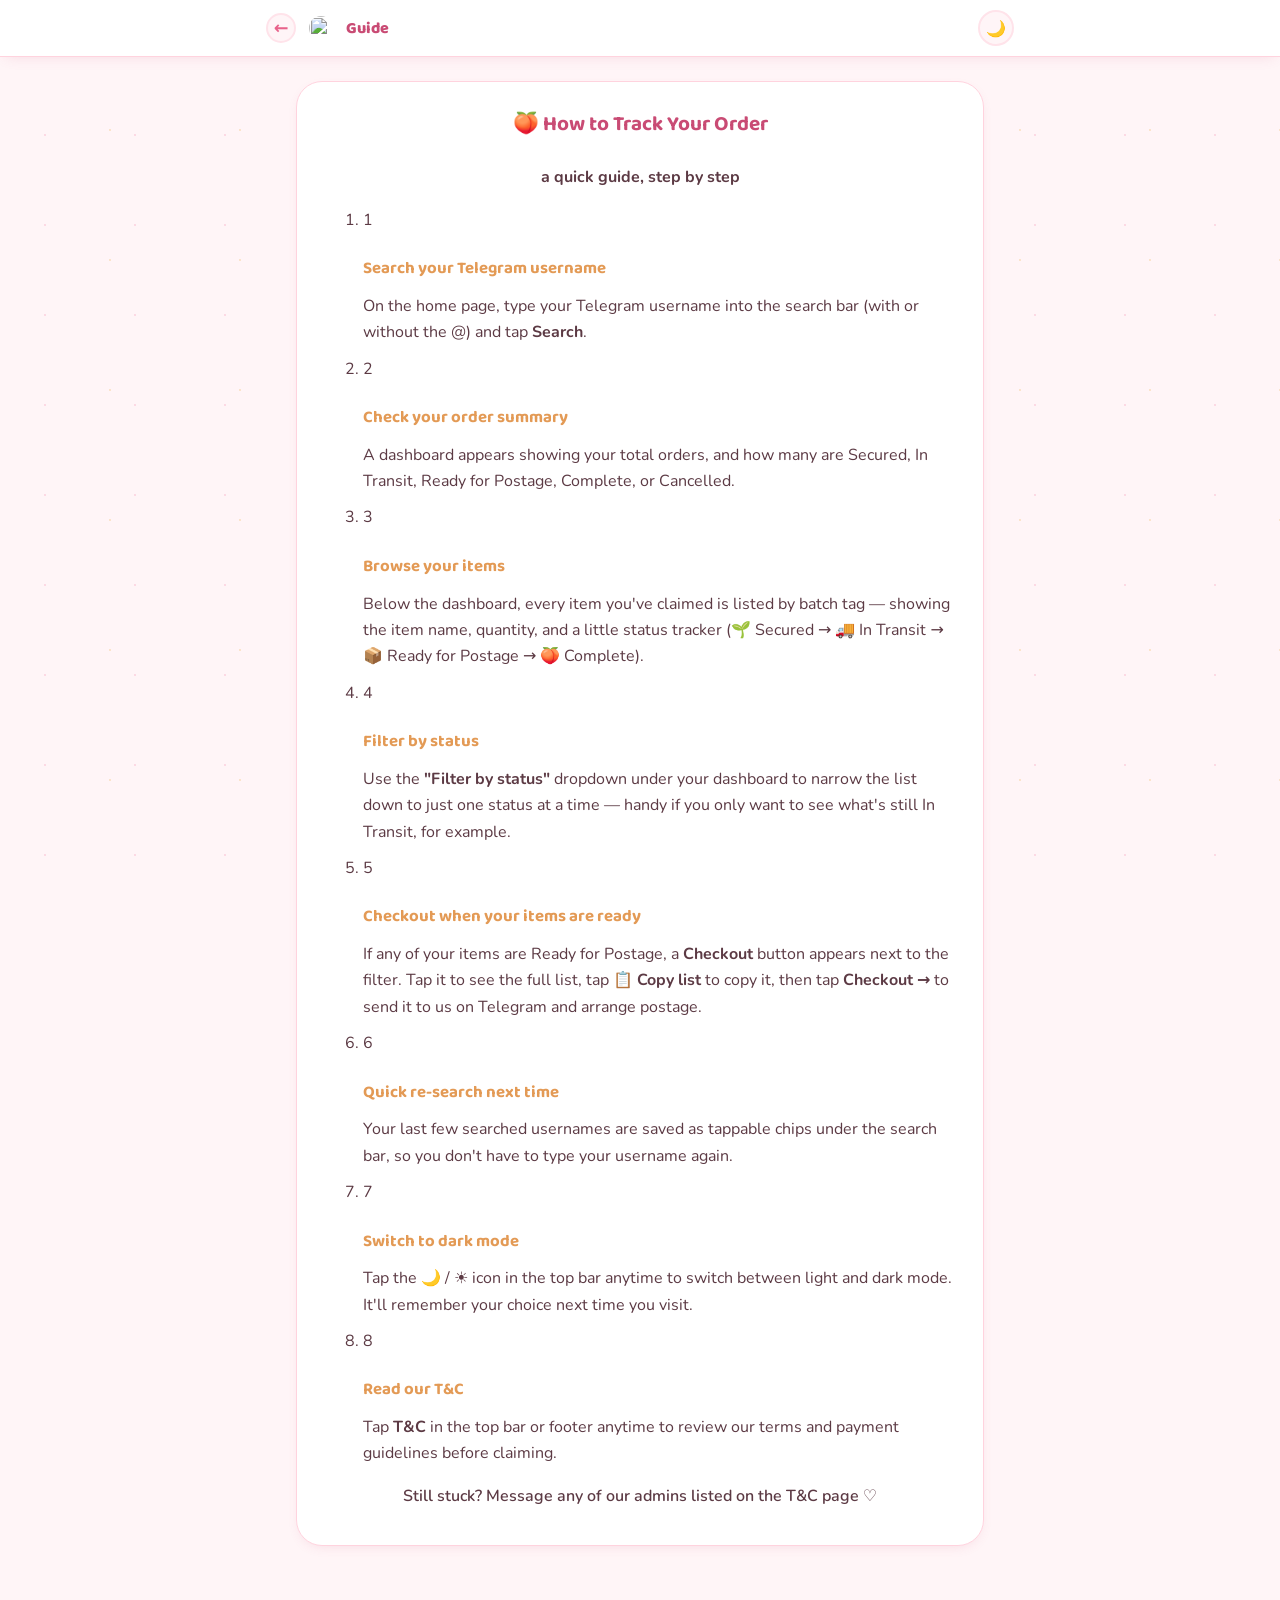
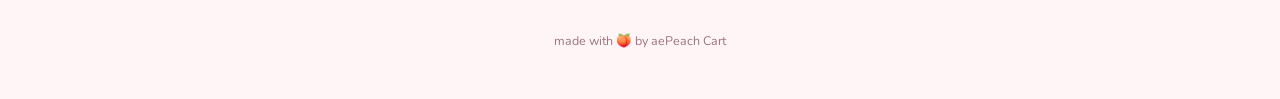
==== guide.html @ 22c15bac "Create guide.html" ====
<!DOCTYPE html>
<html lang="en">
<head>
<meta charset="UTF-8">
<meta name="viewport" content="width=device-width, initial-scale=1.0">
<title>Guide — aePeach Cart</title>
<meta name="description" content="A quick guide to tracking your order on aePeach Cart.">
<link rel="icon" href="https://i.ibb.co/PGzPNH41/pcart.png">
<link rel="preconnect" href="https://fonts.googleapis.com">
<link rel="preconnect" href="https://fonts.gstatic.com" crossorigin>
<link href="https://fonts.googleapis.com/css2?family=Baloo+2:wght@500;600;700;800&family=Nunito:wght@400;600;700;800&display=swap" rel="stylesheet">
<link rel="stylesheet" href="style.css">
<script>
  // Applies saved theme before first paint, avoiding a light-mode flash.
  (function () {
    var saved = localStorage.getItem("aepeach-theme");
    if (saved === "dark" || saved === "light") {
      document.documentElement.setAttribute("data-theme", saved);
    } else if (window.matchMedia && window.matchMedia("(prefers-color-scheme: dark)").matches) {
      document.documentElement.setAttribute("data-theme", "dark");
    }
  })();
</script>
</head>
<body>

<div class="bg-sparkles" aria-hidden="true"></div>

<!-- Sticky header box -->
<header class="site-header">
  <div class="site-header__inner">
    <a href="index.html" class="site-header__back" aria-label="Back to tracker">←</a>
    <img src="https://i.ibb.co/PGzPNH41/pcart.png" alt="" class="site-header__logo" aria-hidden="true">
    <span class="site-header__name">Guide</span>
    <button id="themeToggle" class="theme-toggle" type="button" aria-label="Toggle dark mode">🌙</button>
  </div>
</header>

<main class="terms-main">
  <section class="card terms-card">

    <h1 class="terms-title">🍑 How to Track Your Order</h1>
    <p class="terms-subheading">a quick guide, step by step</p>

    <ol class="guide-steps">
      <li class="guide-step">
        <span class="guide-step__num">1</span>
        <div class="guide-step__body">
          <h3>Search your Telegram username</h3>
          <p>On the home page, type your Telegram username into the search bar (with or without the @) and tap <strong>Search</strong>.</p>
        </div>
      </li>

      <li class="guide-step">
        <span class="guide-step__num">2</span>
        <div class="guide-step__body">
          <h3>Check your order summary</h3>
          <p>A dashboard appears showing your total orders, and how many are Secured, In Transit, Ready for Postage, Complete, or Cancelled.</p>
        </div>
      </li>

      <li class="guide-step">
        <span class="guide-step__num">3</span>
        <div class="guide-step__body">
          <h3>Browse your items</h3>
          <p>Below the dashboard, every item you've claimed is listed by batch tag — showing the item name, quantity, and a little status tracker (🌱 Secured → 🚚 In Transit → 📦 Ready for Postage → 🍑 Complete).</p>
        </div>
      </li>

      <li class="guide-step">
        <span class="guide-step__num">4</span>
        <div class="guide-step__body">
          <h3>Filter by status</h3>
          <p>Use the <strong>"Filter by status"</strong> dropdown under your dashboard to narrow the list down to just one status at a time — handy if you only want to see what's still In Transit, for example.</p>
        </div>
      </li>

      <li class="guide-step">
        <span class="guide-step__num">5</span>
        <div class="guide-step__body">
          <h3>Checkout when your items are ready</h3>
          <p>If any of your items are Ready for Postage, a <strong>Checkout</strong> button appears next to the filter. Tap it to see the full list, tap <strong>📋 Copy list</strong> to copy it, then tap <strong>Checkout →</strong> to send it to us on Telegram and arrange postage.</p>
        </div>
      </li>

      <li class="guide-step">
        <span class="guide-step__num">6</span>
        <div class="guide-step__body">
          <h3>Quick re-search next time</h3>
          <p>Your last few searched usernames are saved as tappable chips under the search bar, so you don't have to type your username again.</p>
        </div>
      </li>

      <li class="guide-step">
        <span class="guide-step__num">7</span>
        <div class="guide-step__body">
          <h3>Switch to dark mode</h3>
          <p>Tap the 🌙 / ☀️ icon in the top bar anytime to switch between light and dark mode. It'll remember your choice next time you visit.</p>
        </div>
      </li>

      <li class="guide-step">
        <span class="guide-step__num">8</span>
        <div class="guide-step__body">
          <h3>Read our T&amp;C</h3>
          <p>Tap <strong>T&amp;C</strong> in the top bar or footer anytime to review our terms and payment guidelines before claiming.</p>
        </div>
      </li>
    </ol>

    <p class="terms-thanks">Still stuck? Message any of our admins listed on the T&amp;C page ♡</p>

  </section>
</main>

<footer class="site-footer">
  <p class="footer-credit">made with 🍑 by aePeach Cart</p>
</footer>

<script>
  // Wires up the dark mode toggle only — this page has no search/data logic.
  const themeToggle = document.getElementById("themeToggle");
  const THEME_KEY = "aepeach-theme";
  function setThemeButtonLabel(theme) {
    themeToggle.textContent = theme === "dark" ? "☀️" : "🌙";
    themeToggle.setAttribute(
      "aria-label",
      theme === "dark" ? "Switch to light mode" : "Switch to dark mode"
    );
  }
  setThemeButtonLabel(document.documentElement.getAttribute("data-theme") === "dark" ? "dark" : "light");
  themeToggle.addEventListener("click", () => {
    const next = document.documentElement.getAttribute("data-theme") === "dark" ? "light" : "dark";
    document.documentElement.setAttribute("data-theme", next);
    localStorage.setItem(THEME_KEY, next);
    setThemeButtonLabel(next);
  });
</script>
</body>
</html>
---- style.css ----
/* ============================================================
   aePeach Cart — THEME
   Palette pulled from the logo: blush pink, rose, peach, leaf
   green and sparkle gold, on a soft cream-pink backdrop.
   ============================================================ */

:root {
  --bg: #fff5f7;
  --bg-card: #ffffff;
  --pink-soft: #ffe3ea;
  --pink: #f6a8bf;
  --pink-deep: #e8628a;
  --pink-deeper: #c94b74;
  --peach: #fbc28c;
  --peach-deep: #e39a55;
  --gold: #f3c57a;
  --gold-deep: #b9862c;
  --lilac: #dba6cf;
  --lilac-deep: #914f83;
  --leaf: #8fbf7b;
  --leaf-deep: #3f6b2e;
  --rose-muted: #c97b84;
  --rose-muted-deep: #8a3a42;
  --ink: #5c3a44;
  --ink-muted: #9c7480;
  --line: #ffd3de;
  --radius-lg: 26px;
  --radius-md: 18px;
  --radius-sm: 12px;
  --shadow: 0 10px 30px -12px rgba(201, 75, 116, 0.25);
  --shadow-sm: 0 4px 14px -6px rgba(201, 75, 116, 0.2);
}

:root[data-theme="dark"] {
  --bg: #1c1420;
  --bg-card: #26192b;
  --pink-soft: #3d2836;
  --pink: #f6a8bf;
  --pink-deep: #f091ac;
  --pink-deeper: #ffb8cf;
  --peach: #fbc28c;
  --peach-deep: #f2a862;
  --gold: #f3c57a;
  --gold-deep: #f7d18f;
  --lilac: #dba6cf;
  --lilac-deep: #eabce0;
  --leaf: #8fbf7b;
  --leaf-deep: #a9d896;
  --rose-muted: #c97b84;
  --rose-muted-deep: #f0adb4;
  --ink: #f3e6ec;
  --ink-muted: #cba9b8;
  --line: #3d2836;
  --shadow: 0 10px 30px -12px rgba(0,0,0,0.55);
  --shadow-sm: 0 4px 14px -6px rgba(0,0,0,0.45);
}

* { box-sizing: border-box; }

html { scroll-behavior: smooth; scroll-padding-top: 76px; }

body {
  margin: 0;
  background: var(--bg);
  color: var(--ink);
  font-family: "Nunito", system-ui, sans-serif;
  min-height: 100vh;
  position: relative;
  overflow-x: hidden;
  transition: background-color 0.25s, color 0.25s;
}

/* Ambient sparkle backdrop */
.bg-sparkles {
  position: fixed;
  inset: 0;
  z-index: -1;
  pointer-events: none;
  background-image:
    radial-gradient(circle, rgba(246,168,191,0.35) 1.5px, transparent 1.5px),
    radial-gradient(circle, rgba(243,197,122,0.35) 1.5px, transparent 1.5px);
  background-size: 90px 90px, 130px 130px;
  background-position: 0 0, 45px 65px;
}

h1, h2, h3 {
  font-family: "Baloo 2", "Nunito", system-ui, sans-serif;
  color: var(--pink-deeper);
  margin: 0 0 6px;
}

.muted { color: var(--ink-muted); margin: 4px 0 0; font-size: 0.95rem; }

/* ============================================================
   ANNOUNCEMENT BOXES
   Two permanent boxes shown under the "aePeach Cart" title.
   Colors are flat (no gradient). To change text/emoji, edit
   config.js — not this file.
   ============================================================ */
.announcements {
  max-width: 560px;
  margin: 22px auto 0;
  display: grid;
  grid-template-rows: 1fr;
  text-align: left;
  transition: grid-template-rows 0.4s cubic-bezier(0.4, 0, 0.2, 1), margin 0.4s cubic-bezier(0.4, 0, 0.2, 1), opacity 0.3s ease;
}
.announcements > * { min-height: 0; overflow: hidden; }
.announcements.is-collapsed {
  grid-template-rows: 0fr;
  margin-top: 0;
  margin-bottom: 0;
  opacity: 0;
}
.announcements__inner {
  display: flex;
  flex-direction: column;
  gap: 10px;
}
.announcement-box {
  display: flex;
  align-items: flex-start;
  gap: 10px;
  padding: 14px 18px;
  border-radius: var(--radius-md);
  color: #fff;
  box-shadow: var(--shadow-sm);
}
.announcement-box--c1 { background: var(--pink-deep); }
.announcement-box--c2 { background: var(--peach-deep); }
.announcement-box--c3 { background: var(--lilac-deep); }
.announcement-box--c4 { background: var(--leaf-deep); }
.announcement-box__emoji {
  flex: 0 0 auto;
  font-size: 1.2rem;
  line-height: 1.5;
}
.announcement-box__text {
  margin: 0;
  font-weight: 700;
  font-size: 0.92rem;
  line-height: 1.5;
}

/* ---------------- Sticky header box ---------------- */
.site-header {
  position: sticky;
  top: 0;
  z-index: 40;
  background: var(--bg-card);
  border-bottom: 1px solid var(--line);
  box-shadow: var(--shadow-sm);
}
.site-header__inner {
  max-width: 780px;
  margin: 0 auto;
  padding: 10px 16px;
  display: flex;
  align-items: center;
  gap: 10px;
}
.site-header__logo {
  width: 30px;
  height: 30px;
  border-radius: 50%;
  object-fit: contain;
  background: #fff;
  padding: 3px;
  flex-shrink: 0;
}
.site-header__name {
  font-family: "Baloo 2", sans-serif;
  font-weight: 800;
  color: var(--pink-deeper);
  flex: 1;
}
.site-header__link {
  flex-shrink: 0;
  font-size: 0.82rem;
  font-weight: 800;
  color: var(--pink-deep);
  text-decoration: none;
  background: var(--bg);
  border: 2px solid var(--pink-soft);
  border-radius: 999px;
  padding: 6px 14px;
}
.site-header__link:hover { border-color: var(--pink); }
.site-header__back {
  flex-shrink: 0;
  width: 30px;
  height: 30px;
  border-radius: 50%;
  display: flex;
  align-items: center;
  justify-content: center;
  color: var(--pink-deep);
  text-decoration: none;
  font-weight: 800;
  font-size: 1.1rem;
  background: var(--bg);
  border: 2px solid var(--pink-soft);
}
.site-header__back:hover { border-color: var(--pink); }
.theme-toggle {
  flex-shrink: 0;
  width: 36px;
  height: 36px;
  border-radius: 50%;
  border: 2px solid var(--pink-soft);
  background: var(--bg);
  color: var(--ink);
  font-size: 1rem;
  display: flex;
  align-items: center;
  justify-content: center;
  cursor: pointer;
}
.theme-toggle:hover { border-color: var(--pink); }

/* ---------------- Hero ---------------- */
.hero {
  text-align: center;
  padding: 36px 20px 20px;
}
.hero__logo-wrap {
  display: grid;
  grid-template-rows: 1fr;
  margin-bottom: 10px;
  transition: grid-template-rows 0.4s cubic-bezier(0.4, 0, 0.2, 1), margin 0.4s cubic-bezier(0.4, 0, 0.2, 1);
}
.hero__logo-wrap > * { min-height: 0; overflow: hidden; }
.hero__logo-wrap.is-collapsed {
  grid-template-rows: 0fr;
  margin-bottom: 0;
}
.hero__logo {
  display: block;
  width: 108px;
  height: 108px;
  object-fit: contain;
  border-radius: 50%;
  background: #fff;
  box-shadow: var(--shadow);
  padding: 6px;
  margin: 0 auto;
  transition: opacity 0.3s ease, transform 0.35s cubic-bezier(0.4, 0, 0.2, 1);
}
.hero__logo-wrap.is-collapsed .hero__logo {
  opacity: 0;
  transform: scale(0.6);
}
.hero__logo--fallback {
  display: flex;
  align-items: center;
  justify-content: center;
  font-size: 3rem;
  box-sizing: border-box;
}
.hero__title-wrap {
  display: grid;
  grid-template-rows: 1fr;
  transition: grid-template-rows 0.4s cubic-bezier(0.4, 0, 0.2, 1);
}
.hero__title-wrap > * { min-height: 0; overflow: hidden; }
.hero__title-wrap.is-collapsed { grid-template-rows: 0fr; }
.hero__title {
  font-size: 2.4rem;
  font-weight: 800;
  letter-spacing: 0.5px;
  margin: 0 0 4px;
}
.hero__title span { color: var(--peach-deep); }
.hero__tagline {
  color: var(--ink-muted);
  font-weight: 600;
  margin: 4px 0 0;
}

main {
  max-width: 780px;
  margin: 0 auto;
  padding: 0 16px 60px;
  display: flex;
  flex-direction: column;
  gap: 24px;
}

.card {
  background: var(--bg-card);
  border: 1px solid var(--line);
  border-radius: var(--radius-lg);
  padding: 26px;
  box-shadow: var(--shadow-sm);
  transition: background-color 0.25s, border-color 0.25s, box-shadow 0.2s, transform 0.2s;
}

/* ---------------- Motion ---------------- */
@keyframes fadeInUp {
  from { opacity: 0; transform: translateY(10px); }
  to { opacity: 1; transform: translateY(0); }
}
.fade-in { animation: fadeInUp 0.35s ease both; }

/* ---------------- Search ---------------- */
.search-card { text-align: center; }
.search-form {
  display: flex;
  gap: 10px;
  margin-top: 18px;
  flex-wrap: wrap;
  justify-content: center;
}
.search-input-wrap {
  display: flex;
  align-items: center;
  background: var(--bg);
  border: 2px solid var(--pink-soft);
  border-radius: 999px;
  padding: 4px 4px 4px 18px;
  flex: 1;
  min-width: 220px;
  transition: border-color 0.2s;
}
.search-input-wrap:focus-within { border-color: var(--pink); }
.search-at { color: var(--pink-deep); font-weight: 800; margin-right: 4px; }
#searchInput {
  border: none;
  background: transparent;
  outline: none;
  font-family: inherit;
  font-size: 1rem;
  padding: 10px 4px;
  flex: 1;
  color: var(--ink);
}
.btn {
  border: none;
  border-radius: 999px;
  padding: 12px 26px;
  font-family: "Nunito", sans-serif;
  font-weight: 800;
  font-size: 1rem;
  cursor: pointer;
  transition: transform 0.15s, box-shadow 0.15s, opacity 0.15s;
}
.btn:active { transform: scale(0.97); }
.btn--primary {
  background: linear-gradient(90deg, var(--pink-deep), var(--pink-deeper));
  color: #fff;
  box-shadow: 0 8px 18px -8px rgba(201,75,116,0.6);
}
.btn--primary:hover { box-shadow: 0 10px 22px -6px rgba(201,75,116,0.7); }
.btn--ghost {
  background: var(--bg-card);
  color: var(--pink-deep);
  border: 2px solid var(--pink-soft);
}
.btn--ghost:hover { border-color: var(--pink); }
.btn--small { padding: 8px 18px; font-size: 0.85rem; }
.btn:disabled { opacity: 0.5; cursor: default; }

/* ---------------- Recent searches ---------------- */
.recent-searches {
  margin-top: 14px;
  align-items: center;
  gap: 8px;
  flex-wrap: wrap;
  justify-content: center;
}
.recent-searches:not([hidden]) { display: flex; }
.recent-searches__label {
  font-size: 0.78rem;
  font-weight: 700;
  color: var(--ink-muted);
}
.recent-searches__chips {
  display: flex;
  gap: 6px;
  flex-wrap: wrap;
  justify-content: center;
}
.recent-chip {
  background: var(--bg);
  border: 1.5px solid var(--pink-soft);
  color: var(--pink-deep);
  border-radius: 999px;
  padding: 5px 12px;
  font-size: 0.78rem;
  font-weight: 700;
  cursor: pointer;
  transition: border-color 0.15s, background-color 0.15s;
}
.recent-chip:hover { border-color: var(--pink); background: var(--pink-soft); }
.recent-searches__clear {
  background: none;
  border: none;
  color: var(--ink-muted);
  font-size: 0.75rem;
  font-weight: 700;
  text-decoration: underline;
  cursor: pointer;
  padding: 4px;
}
.recent-searches__clear:hover { color: var(--pink-deep); }

.search-meta {
  margin-top: 14px;
  font-weight: 700;
  color: var(--pink-deep);
}

/* ---------------- Status filter ---------------- */
.filter-row {
  align-items: center;
  justify-content: center;
  gap: 10px;
  flex-wrap: wrap;
  margin-top: 16px;
}
.filter-row:not([hidden]) { display: flex; }
.filter-row__label {
  font-weight: 700;
  font-size: 0.85rem;
  color: var(--ink-muted);
}
.filter-select {
  background: var(--bg);
  border: 2px solid var(--pink-soft);
  border-radius: 999px;
  padding: 8px 16px;
  font-family: inherit;
  font-weight: 700;
  font-size: 0.9rem;
  color: var(--ink);
  cursor: pointer;
}
.filter-select:focus-visible { outline: 3px solid var(--pink-deep); outline-offset: 2px; }

/* ---------------- Dashboard ---------------- */
.dashboard__title { text-align: center; }
.stat-grid {
  display: grid;
  grid-template-columns: repeat(3, 1fr);
  gap: 12px;
  margin-top: 16px;
}
.stat-card {
  background: var(--bg-card);
  border: 1px solid var(--line);
  border-radius: var(--radius-md);
  padding: 16px 8px;
  text-align: center;
  display: flex;
  flex-direction: column;
  align-items: center;
  gap: 4px;
  box-shadow: var(--shadow-sm);
  transition: background-color 0.25s, border-color 0.25s;
}
.stat-card__icon { font-size: 1.4rem; }
.stat-card__num {
  font-family: "Baloo 2", sans-serif;
  font-size: 1.6rem;
  font-weight: 800;
  color: var(--ink);
}
.stat-card__label {
  font-size: 0.72rem;
  font-weight: 700;
  text-transform: uppercase;
  letter-spacing: 0.4px;
  color: var(--ink-muted);
}
.stat-card--total .stat-card__num { color: var(--pink-deeper); }
.stat-card--secured .stat-card__num { color: var(--gold-deep); }
.stat-card--transit .stat-card__num { color: var(--peach-deep); }
.stat-card--postage .stat-card__num { color: var(--lilac-deep); }
.stat-card--complete .stat-card__num { color: var(--leaf-deep); }
.stat-card--cancel .stat-card__num { color: var(--rose-muted-deep); }

/* ---------------- Results ---------------- */
.results { display: flex; flex-direction: column; gap: 16px; }

.order-group__header {
  display: flex;
  justify-content: space-between;
  align-items: baseline;
  border-bottom: 2px dashed var(--pink-soft);
  padding-bottom: 10px;
  margin-bottom: 12px;
}
.order-group__tag {
  font-family: "Baloo 2", sans-serif;
  font-weight: 700;
  color: var(--pink-deeper);
}
.order-group__batch {
  font-size: 0.8rem;
  color: var(--ink-muted);
  font-weight: 700;
}

.order-row + .order-row {
  margin-top: 16px;
  padding-top: 16px;
  border-top: 1px solid var(--pink-soft);
}

.order-row__main {
  display: flex;
  align-items: center;
  gap: 10px;
  flex-wrap: wrap;
  margin-bottom: 10px;
}
.order-row__tag {
  font-weight: 800;
  color: var(--ink);
  background: var(--bg);
  padding: 3px 10px;
  border-radius: 999px;
  font-size: 0.82rem;
}
.order-row__item {
  font-weight: 700;
  flex: 1;
  min-width: 120px;
}
.order-row__qty {
  font-size: 0.78rem;
  font-weight: 800;
  color: var(--ink-muted);
  background: var(--bg);
  padding: 3px 10px;
  border-radius: 999px;
  white-space: nowrap;
}

.badge {
  font-size: 0.76rem;
  font-weight: 800;
  padding: 5px 12px;
  border-radius: 999px;
  white-space: nowrap;
}
.badge--secured { background: #fdf1dc; color: var(--gold-deep); }
.badge--transit { background: #ffefdd; color: var(--peach-deep); }
.badge--postage { background: #f7e9f3; color: var(--lilac-deep); }
.badge--complete { background: #eaf5e4; color: var(--leaf-deep); }
.badge--cancel { background: #fbeaec; color: var(--rose-muted-deep); }
.badge--other { background: var(--bg); color: var(--ink-muted); }

/* Signature step tracker — peach growth stages */
.stepper {
  display: flex;
  align-items: center;
  gap: 0;
  overflow-x: auto;
  padding: 6px 2px;
}
.stepper__step {
  display: flex;
  flex-direction: column;
  align-items: center;
  gap: 4px;
  min-width: 68px;
}
.stepper__dot {
  width: 30px;
  height: 30px;
  border-radius: 50%;
  display: flex;
  align-items: center;
  justify-content: center;
  font-size: 0.95rem;
  background: var(--bg);
  border: 2px solid var(--line);
  filter: grayscale(1);
  opacity: 0.55;
}
.stepper__step--done .stepper__dot,
.stepper__step--current .stepper__dot {
  filter: none;
  opacity: 1;
  background: var(--pink-soft);
  border-color: var(--pink);
}
.stepper__step--current .stepper__dot {
  box-shadow: 0 0 0 4px rgba(246,168,191,0.35);
}
.stepper__label {
  font-size: 0.62rem;
  font-weight: 700;
  text-align: center;
  color: var(--ink-muted);
  text-transform: uppercase;
  letter-spacing: 0.2px;
}
.stepper__step--done .stepper__label,
.stepper__step--current .stepper__label {
  color: var(--pink-deep);
}
.stepper__line {
  flex: 1;
  min-width: 16px;
  height: 3px;
  background: var(--line);
  margin-bottom: 18px;
  border-radius: 2px;
}
.stepper--cancelled {
  justify-content: center;
}
.stepper__wilted {
  font-weight: 800;
  color: var(--rose-muted-deep);
  background: #fbeaec;
  padding: 6px 16px;
  border-radius: 999px;
  font-size: 0.85rem;
}

/* ---------------- Empty state ---------------- */
.empty-state {
  text-align: center;
  padding: 30px 16px;
  color: var(--ink-muted);
}
.empty-state__emoji { font-size: 2.2rem; display: block; margin-bottom: 6px; }

/* ---------------- Checkout modal ---------------- */
.modal-overlay {
  position: fixed;
  inset: 0;
  z-index: 100;
  background: rgba(28, 20, 32, 0.45);
  align-items: center;
  justify-content: center;
  padding: 20px;
  opacity: 0;
  transition: opacity 0.25s ease;
}
.modal-overlay:not([hidden]) { display: flex; }
.modal-overlay.is-open { opacity: 1; }
.modal {
  background: var(--bg-card);
  border-radius: var(--radius-lg);
  padding: 26px;
  width: 100%;
  max-width: 480px;
  max-height: 85vh;
  overflow-y: auto;
  box-shadow: var(--shadow);
  position: relative;
  transform: translateY(14px) scale(0.98);
  transition: transform 0.25s cubic-bezier(0.4, 0, 0.2, 1);
}
.modal-overlay.is-open .modal { transform: translateY(0) scale(1); }
.modal__close {
  position: absolute;
  top: 16px;
  right: 16px;
  width: 30px;
  height: 30px;
  border-radius: 50%;
  border: none;
  background: var(--bg);
  color: var(--ink-muted);
  font-size: 1.2rem;
  line-height: 1;
  cursor: pointer;
  display: flex;
  align-items: center;
  justify-content: center;
}
.modal__close:hover { background: var(--pink-soft); color: var(--pink-deep); }
.checkout-list {
  margin: 16px 0;
  display: flex;
  flex-direction: column;
  gap: 8px;
  max-height: 45vh;
  overflow-y: auto;
}
.checkout-row {
  display: flex;
  align-items: center;
  gap: 8px;
  flex-wrap: wrap;
  background: var(--bg);
  border-radius: var(--radius-sm);
  padding: 10px 12px;
}
.checkout-row__tag {
  font-weight: 800;
  font-size: 0.8rem;
  background: var(--bg-card);
  border: 1px solid var(--line);
  padding: 3px 10px;
  border-radius: 999px;
}
.checkout-row__item { font-weight: 700; flex: 1; min-width: 100px; }
.checkout-row__qty {
  font-size: 0.78rem;
  font-weight: 800;
  color: var(--ink-muted);
}
.modal__actions {
  display: flex;
  gap: 10px;
  flex-wrap: wrap;
  margin-top: 6px;
}
.modal__actions .btn { flex: 1; min-width: 140px; text-align: center; }

/* ---------------- Footer ---------------- */
.site-footer {
  text-align: center;
  padding: 20px 16px 50px;
  display: flex;
  flex-direction: column;
  align-items: center;
  gap: 10px;
}
.sync-status { color: var(--ink-muted); font-size: 0.82rem; margin: 0; }
.footer-credit { color: var(--ink-muted); font-size: 0.78rem; margin: 6px 0 0; }
.footer-link {
  color: var(--pink-deep);
  font-weight: 700;
  font-size: 0.85rem;
  text-decoration: underline;
}
.footer-link:hover { color: var(--pink-deeper); }

/* ---------------- Terms & Payment Guidelines page ---------------- */
.terms-main {
  max-width: 720px;
  margin: 24px auto 60px;
  padding: 0 16px;
}
.terms-card { line-height: 1.65; }
.terms-title {
  font-size: 1.3rem;
  text-align: center;
  margin-bottom: 22px;
}
.terms-card h2 {
  font-size: 1.4rem;
  margin-top: 30px;
}
.terms-card h3 {
  font-size: 1.05rem;
  margin-top: 22px;
  color: var(--peach-deep);
}
.terms-subheading {
  text-align: center;
  font-weight: 700;
  color: var(--pink-deep);
  margin-top: 4px;
}
.terms-card p { color: var(--ink); margin: 10px 0; }
.terms-card ul {
  margin: 8px 0;
  padding-left: 22px;
}
.terms-card ul ul {
  margin: 4px 0;
  padding-left: 20px;
}
.terms-card li { margin: 6px 0; color: var(--ink); }
.terms-note { font-size: 0.88rem; color: var(--ink-muted); }
.terms-divider {
  border: none;
  border-top: 2px dashed var(--pink-soft);
  margin: 28px 0;
}
.terms-admins { list-style: none; padding-left: 0; }
.terms-admins li {
  background: var(--bg);
  border-radius: var(--radius-sm);
  padding: 8px 14px;
  margin: 6px 0;
}
.terms-admins a {
  color: var(--pink-deep);
  font-weight: 800;
  text-decoration: none;
}
.terms-admins a:hover { text-decoration: underline; }
.terms-thanks {
  text-align: center;
  margin-top: 28px;
  font-weight: 600;
  color: var(--pink-deep);
}

/* ---------------- Responsive ---------------- */
@media (max-width: 520px) {
  .stat-grid { grid-template-columns: repeat(2, 1fr); }
  .hero__title { font-size: 1.9rem; }
  .card { padding: 20px; }
  .search-form { flex-direction: column; }
  .btn--primary { width: 100%; }
}

/* Reduced motion */
@media (prefers-reduced-motion: reduce) {
  html { scroll-behavior: auto; }
  * { transition: none !important; }
}

/* Keyboard focus visibility */
a:focus-visible, button:focus-visible, input:focus-visible {
  outline: 3px solid var(--pink-deep);
  outline-offset: 2px;
}
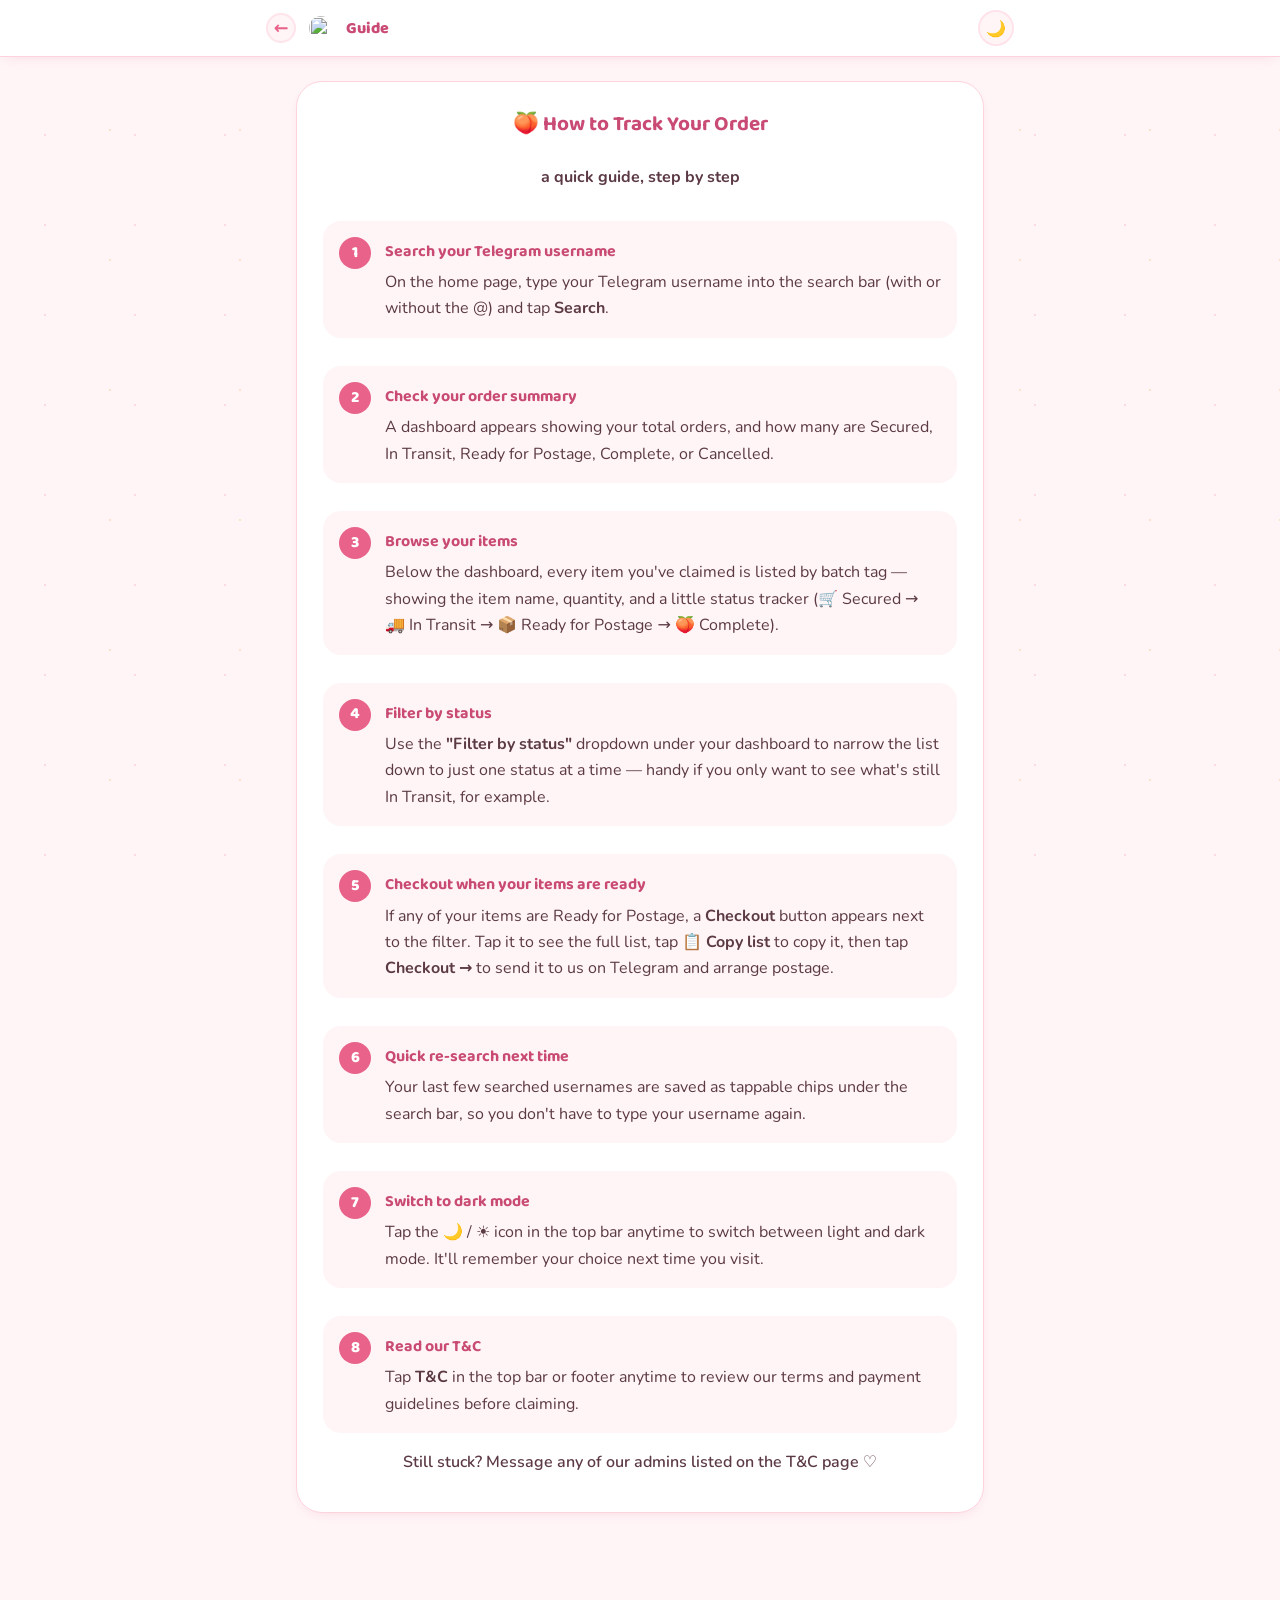
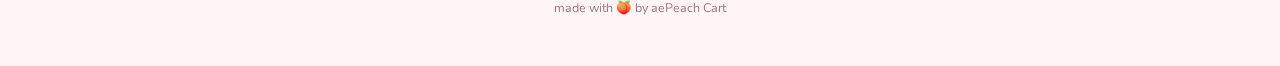
==== commit 7bccea0b: "Update guide.html" ====
--- a/guide.html
+++ b/guide.html
@@ -63,7 +63,7 @@
         <span class="guide-step__num">3</span>
         <div class="guide-step__body">
           <h3>Browse your items</h3>
-          <p>Below the dashboard, every item you've claimed is listed by batch tag — showing the item name, quantity, and a little status tracker (🌱 Secured → 🚚 In Transit → 📦 Ready for Postage → 🍑 Complete).</p>
+          <p>Below the dashboard, every item you've claimed is listed by batch tag — showing the item name, quantity, and a little status tracker (🛒 Secured → 🚚 In Transit → 📦 Ready for Postage → 🍑 Complete).</p>
         </div>
       </li>
 
--- a/style.css
+++ b/style.css
@@ -796,6 +796,43 @@
   color: var(--pink-deep);
 }
 
+/* ---------------- How to Use guide steps ---------------- */
+.guide-steps {
+  list-style: none;
+  margin: 24px 0 0;
+  padding: 0;
+  display: flex;
+  flex-direction: column;
+  gap: 16px;
+}
+.guide-step {
+  display: flex;
+  gap: 14px;
+  align-items: flex-start;
+  background: var(--bg);
+  border-radius: var(--radius-md);
+  padding: 16px;
+}
+.guide-step__num {
+  flex-shrink: 0;
+  width: 32px;
+  height: 32px;
+  border-radius: 50%;
+  background: var(--pink-deep);
+  color: #fff;
+  font-family: "Baloo 2", sans-serif;
+  font-weight: 800;
+  display: flex;
+  align-items: center;
+  justify-content: center;
+}
+.guide-step__body h3 {
+  margin: 2px 0 4px;
+  font-size: 1rem;
+  color: var(--pink-deeper);
+}
+.guide-step__body p { margin: 0; color: var(--ink); }
+
 /* ---------------- Responsive ---------------- */
 @media (max-width: 520px) {
   .stat-grid { grid-template-columns: repeat(2, 1fr); }
@@ -803,6 +840,9 @@
   .card { padding: 20px; }
   .search-form { flex-direction: column; }
   .btn--primary { width: 100%; }
+  .site-header__name { display: none; }
+  .site-header__link { padding: 6px 10px; font-size: 0.74rem; }
+  .theme-toggle { margin-left: auto; }
 }
 
 /* Reduced motion */
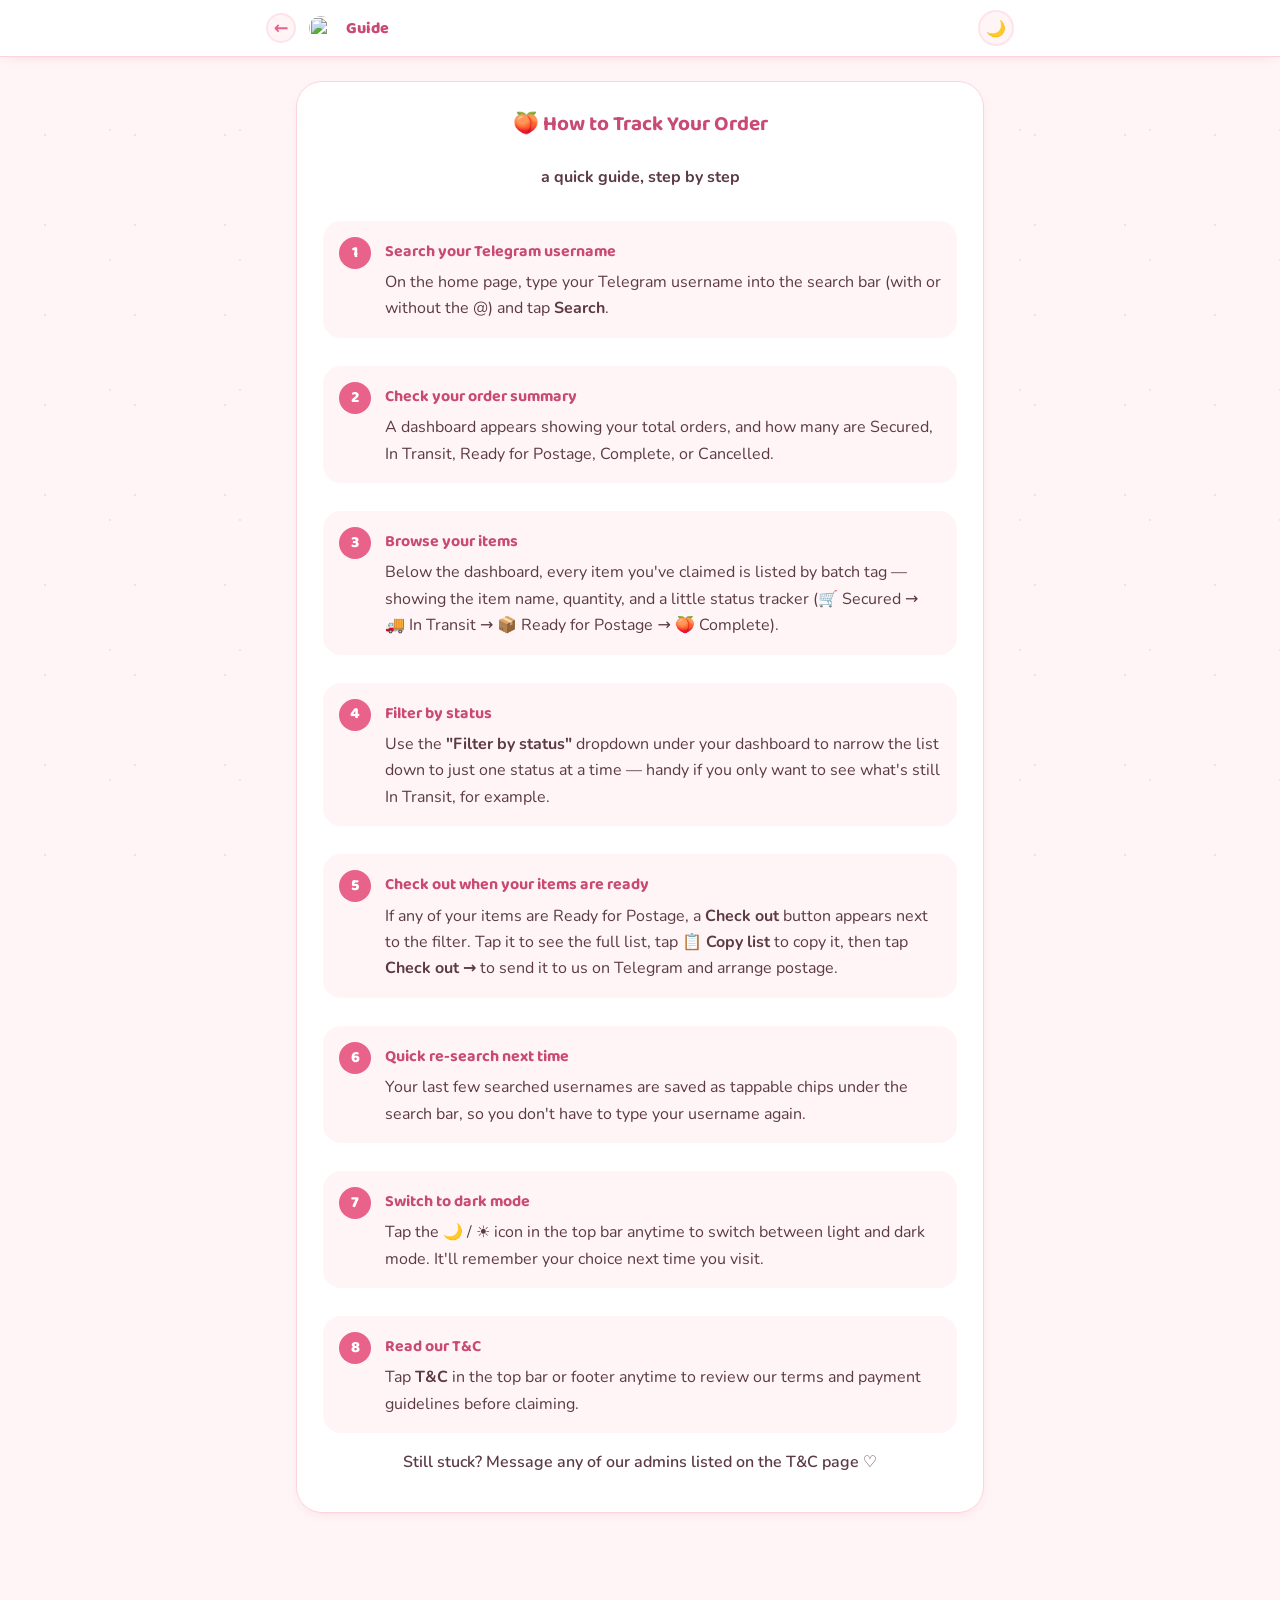
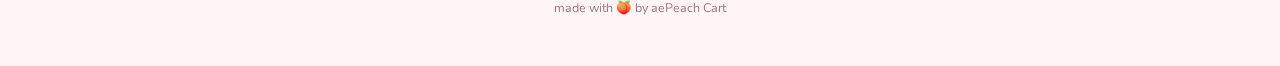
==== commit 3dcd84ab: "Update guide.html" ====
--- a/guide.html
+++ b/guide.html
@@ -78,8 +78,8 @@
       <li class="guide-step">
         <span class="guide-step__num">5</span>
         <div class="guide-step__body">
-          <h3>Checkout when your items are ready</h3>
-          <p>If any of your items are Ready for Postage, a <strong>Checkout</strong> button appears next to the filter. Tap it to see the full list, tap <strong>📋 Copy list</strong> to copy it, then tap <strong>Checkout →</strong> to send it to us on Telegram and arrange postage.</p>
+          <h3>Check out when your items are ready</h3>
+          <p>If any of your items are Ready for Postage, a <strong>Check out</strong> button appears next to the filter. Tap it to see the full list, tap <strong>📋 Copy list</strong> to copy it, then tap <strong>Check out →</strong> to send it to us on Telegram and arrange postage.</p>
         </div>
       </li>
 
--- a/style.css
+++ b/style.css
@@ -840,7 +840,7 @@
   .card { padding: 20px; }
   .search-form { flex-direction: column; }
   .btn--primary { width: 100%; }
-  .site-header__name { display: none; }
+  .site-header__inner { flex-wrap: wrap; row-gap: 8px; }
   .site-header__link { padding: 6px 10px; font-size: 0.74rem; }
   .theme-toggle { margin-left: auto; }
 }
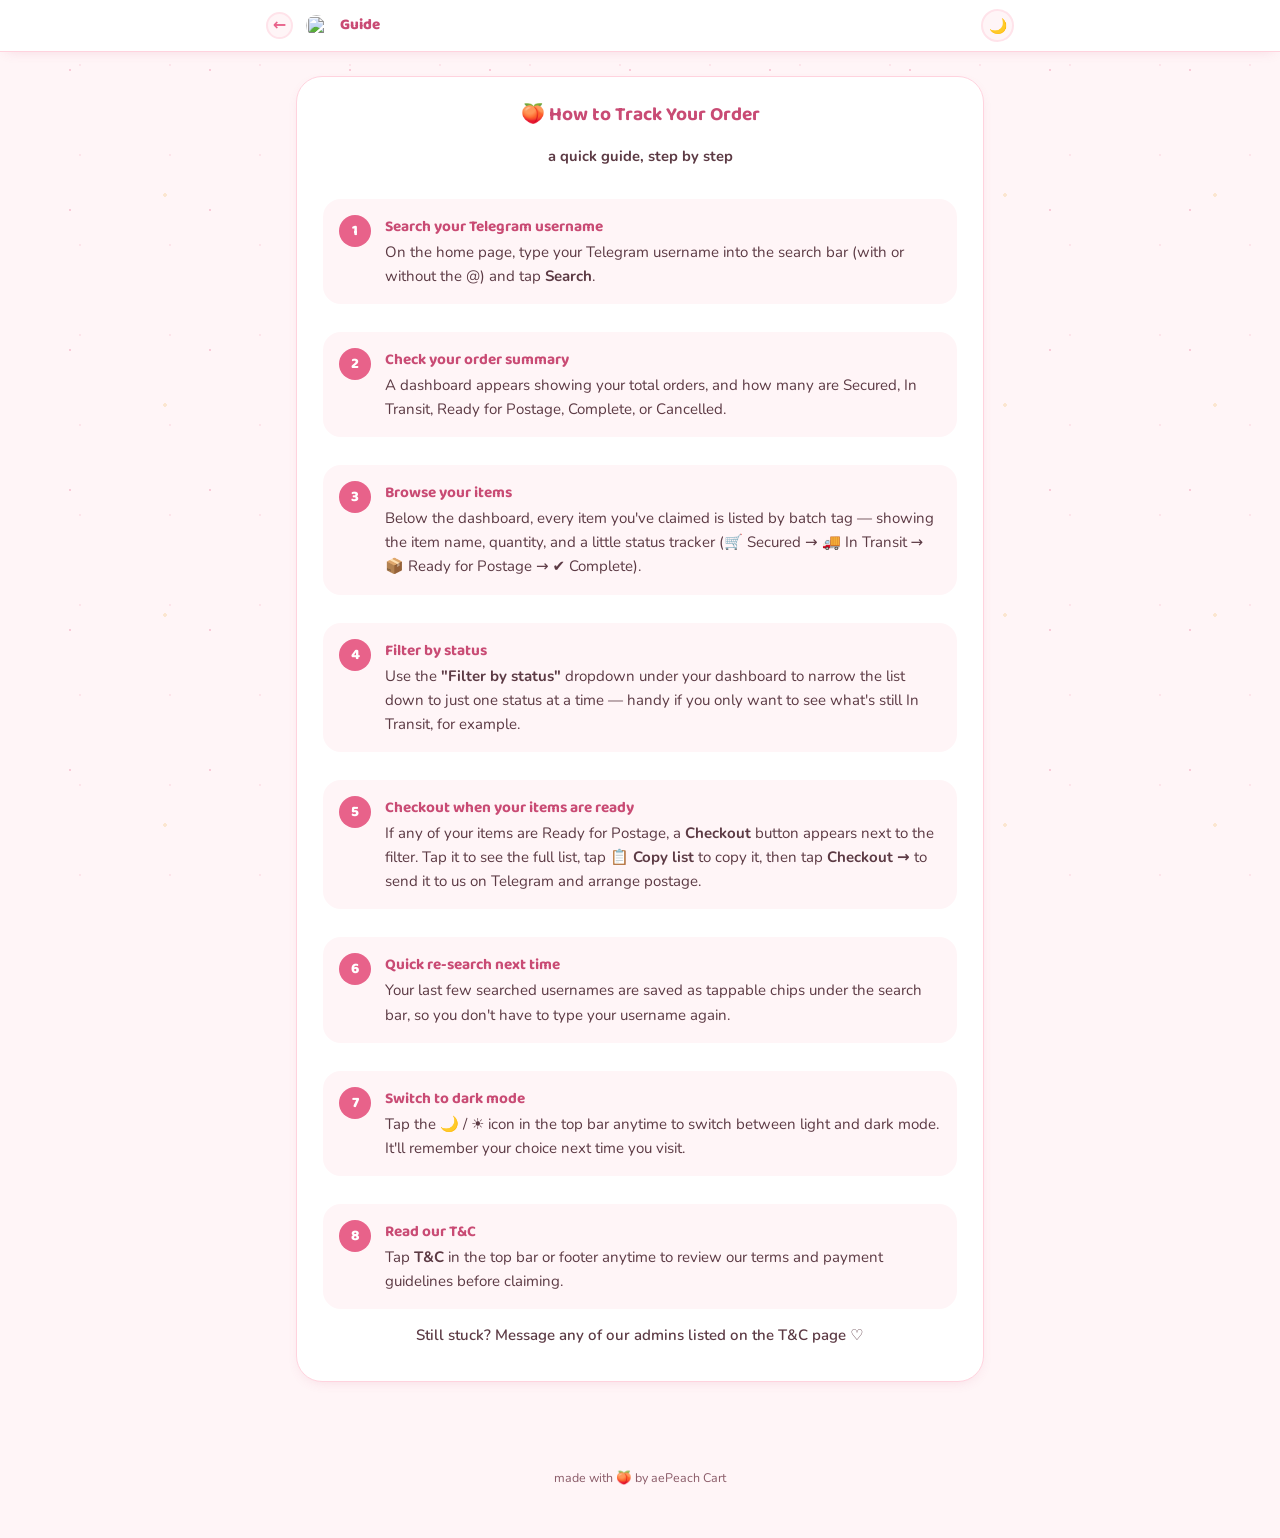
==== commit 39c92a25: "Update guide.html" ====
--- a/guide.html
+++ b/guide.html
@@ -63,7 +63,7 @@
         <span class="guide-step__num">3</span>
         <div class="guide-step__body">
           <h3>Browse your items</h3>
-          <p>Below the dashboard, every item you've claimed is listed by batch tag — showing the item name, quantity, and a little status tracker (🛒 Secured → 🚚 In Transit → 📦 Ready for Postage → 🍑 Complete).</p>
+          <p>Below the dashboard, every item you've claimed is listed by batch tag — showing the item name, quantity, and a little status tracker (🛒 Secured → 🚚 In Transit → 📦 Ready for Postage → ✔️ Complete).</p>
         </div>
       </li>
 
@@ -78,8 +78,8 @@
       <li class="guide-step">
         <span class="guide-step__num">5</span>
         <div class="guide-step__body">
-          <h3>Check out when your items are ready</h3>
-          <p>If any of your items are Ready for Postage, a <strong>Check out</strong> button appears next to the filter. Tap it to see the full list, tap <strong>📋 Copy list</strong> to copy it, then tap <strong>Check out →</strong> to send it to us on Telegram and arrange postage.</p>
+          <h3>Checkout when your items are ready</h3>
+          <p>If any of your items are Ready for Postage, a <strong>Checkout</strong> button appears next to the filter. Tap it to see the full list, tap <strong>📋 Copy list</strong> to copy it, then tap <strong>Checkout →</strong> to send it to us on Telegram and arrange postage.</p>
         </div>
       </li>
 
--- a/style.css
+++ b/style.css
@@ -22,13 +22,25 @@
   --rose-muted: #c97b84;
   --rose-muted-deep: #8a3a42;
   --ink: #5c3a44;
-  --ink-muted: #9c7480;
+  --ink-muted: #8a5b68;
   --line: #ffd3de;
   --radius-lg: 26px;
   --radius-md: 18px;
   --radius-sm: 12px;
   --shadow: 0 10px 30px -12px rgba(201, 75, 116, 0.25);
   --shadow-sm: 0 4px 14px -6px rgba(201, 75, 116, 0.2);
+  /* Tints for status badges — kept separate from the -deep text colors
+     so backgrounds don't collide with text when dark mode flips the
+     text colors from dark-on-light to light-on-dark. */
+  --tint-gold: #fdf1dc;
+  --tint-peach: #ffefdd;
+  --tint-lilac: #f7e9f3;
+  --tint-leaf: #eaf5e4;
+  --tint-rose: #fbeaec;
+  --tint-neutral: #fff0f4;
+  /* Fixed alert red — same value in both themes so it always reads as
+     "urgent" against white text, regardless of light/dark mode. */
+  --urgent-bg: #d6435a;
 }
 
 :root[data-theme="dark"] {
@@ -53,6 +65,12 @@
   --line: #3d2836;
   --shadow: 0 10px 30px -12px rgba(0,0,0,0.55);
   --shadow-sm: 0 4px 14px -6px rgba(0,0,0,0.45);
+  --tint-gold: #3a2f1a;
+  --tint-peach: #3a2a1a;
+  --tint-lilac: #34233a;
+  --tint-leaf: #1f3020;
+  --tint-rose: #3a2226;
+  --tint-neutral: #2c1f28;
 }
 
 * { box-sizing: border-box; }
@@ -64,32 +82,44 @@
   background: var(--bg);
   color: var(--ink);
   font-family: "Nunito", system-ui, sans-serif;
+  line-height: 1.55;
   min-height: 100vh;
   position: relative;
   overflow-x: hidden;
   transition: background-color 0.25s, color 0.25s;
 }
 
-/* Ambient sparkle backdrop */
+/* Ambient sparkle backdrop — layered at different sizes/opacities so it
+   reads as scattered petals rather than a uniform repeating grid. */
 .bg-sparkles {
   position: fixed;
   inset: 0;
   z-index: -1;
   pointer-events: none;
   background-image:
-    radial-gradient(circle, rgba(246,168,191,0.35) 1.5px, transparent 1.5px),
-    radial-gradient(circle, rgba(243,197,122,0.35) 1.5px, transparent 1.5px);
-  background-size: 90px 90px, 130px 130px;
-  background-position: 0 0, 45px 65px;
+    radial-gradient(circle, rgba(232, 98, 138, 0.28) 1.5px, transparent 1.5px),
+    radial-gradient(circle, rgba(243, 197, 122, 0.3) 1.8px, transparent 1.8px),
+    radial-gradient(circle, rgba(246, 168, 191, 0.22) 1px, transparent 1px);
+  background-size: 140px 140px, 210px 210px, 90px 90px;
+  background-position: 0 0, 60px 90px, 35px 20px;
+}
+:root[data-theme="dark"] .bg-sparkles {
+  background-image:
+    radial-gradient(circle, rgba(240, 145, 172, 0.2) 1.5px, transparent 1.5px),
+    radial-gradient(circle, rgba(243, 197, 122, 0.16) 1.8px, transparent 1.8px),
+    radial-gradient(circle, rgba(240, 145, 172, 0.12) 1px, transparent 1px);
 }
 
 h1, h2, h3 {
   font-family: "Baloo 2", "Nunito", system-ui, sans-serif;
   color: var(--pink-deeper);
+  line-height: 1.25;
   margin: 0 0 6px;
 }
-
-.muted { color: var(--ink-muted); margin: 4px 0 0; font-size: 0.95rem; }
+h2 { font-size: clamp(1.05rem, 2.4vw, 1.2rem); }
+h3 { font-size: 1rem; }
+
+.muted { color: var(--ink-muted); margin: 4px 0 0; font-size: 0.88rem; line-height: 1.5; }
 
 /* ============================================================
    ANNOUNCEMENT BOXES
@@ -120,25 +150,55 @@
 .announcement-box {
   display: flex;
   align-items: flex-start;
-  gap: 10px;
-  padding: 14px 18px;
+  gap: 12px;
+  padding: 12px 16px;
   border-radius: var(--radius-md);
   color: #fff;
-  box-shadow: var(--shadow-sm);
+  box-shadow: var(--shadow-sm), inset 0 1px 0 rgba(255,255,255,0.25);
 }
 .announcement-box--c1 { background: var(--pink-deep); }
 .announcement-box--c2 { background: var(--peach-deep); }
 .announcement-box--c3 { background: var(--lilac-deep); }
 .announcement-box--c4 { background: var(--leaf-deep); }
+.announcement-box--urgent {
+  background: var(--urgent-bg);
+  position: relative;
+  animation: urgentPulse 2.2s ease-in-out infinite;
+}
+.announcement-box--urgent::after {
+  content: "URGENT";
+  position: absolute;
+  top: -9px;
+  right: 14px;
+  background: #fff;
+  color: var(--urgent-bg);
+  font-size: 0.58rem;
+  font-weight: 800;
+  letter-spacing: 0.5px;
+  padding: 2px 9px;
+  border-radius: 999px;
+  box-shadow: var(--shadow-sm);
+}
+@keyframes urgentPulse {
+  0%, 100% { box-shadow: var(--shadow-sm), inset 0 1px 0 rgba(255,255,255,0.25); }
+  50% { box-shadow: 0 0 0 5px rgba(214,67,90,0.25), inset 0 1px 0 rgba(255,255,255,0.25); }
+}
 .announcement-box__emoji {
   flex: 0 0 auto;
-  font-size: 1.2rem;
-  line-height: 1.5;
+  width: 27px;
+  height: 27px;
+  display: flex;
+  align-items: center;
+  justify-content: center;
+  border-radius: 50%;
+  background: rgba(255,255,255,0.22);
+  font-size: 0.98rem;
 }
 .announcement-box__text {
   margin: 0;
-  font-weight: 700;
-  font-size: 0.92rem;
+  padding-top: 3px;
+  font-weight: 700;
+  font-size: 0.87rem;
   line-height: 1.5;
 }
 
@@ -154,14 +214,14 @@
 .site-header__inner {
   max-width: 780px;
   margin: 0 auto;
-  padding: 10px 16px;
+  padding: 9px 16px;
   display: flex;
   align-items: center;
   gap: 10px;
 }
 .site-header__logo {
-  width: 30px;
-  height: 30px;
+  width: 27px;
+  height: 27px;
   border-radius: 50%;
   object-fit: contain;
   background: #fff;
@@ -171,25 +231,27 @@
 .site-header__name {
   font-family: "Baloo 2", sans-serif;
   font-weight: 800;
+  font-size: 0.95rem;
+  letter-spacing: 0.1px;
   color: var(--pink-deeper);
   flex: 1;
 }
 .site-header__link {
   flex-shrink: 0;
-  font-size: 0.82rem;
+  font-size: 0.76rem;
   font-weight: 800;
   color: var(--pink-deep);
   text-decoration: none;
   background: var(--bg);
   border: 2px solid var(--pink-soft);
   border-radius: 999px;
-  padding: 6px 14px;
+  padding: 5px 12px;
 }
 .site-header__link:hover { border-color: var(--pink); }
 .site-header__back {
   flex-shrink: 0;
-  width: 30px;
-  height: 30px;
+  width: 27px;
+  height: 27px;
   border-radius: 50%;
   display: flex;
   align-items: center;
@@ -197,20 +259,20 @@
   color: var(--pink-deep);
   text-decoration: none;
   font-weight: 800;
-  font-size: 1.1rem;
+  font-size: 1rem;
   background: var(--bg);
   border: 2px solid var(--pink-soft);
 }
 .site-header__back:hover { border-color: var(--pink); }
 .theme-toggle {
   flex-shrink: 0;
-  width: 36px;
-  height: 36px;
+  width: 33px;
+  height: 33px;
   border-radius: 50%;
   border: 2px solid var(--pink-soft);
   background: var(--bg);
   color: var(--ink);
-  font-size: 1rem;
+  font-size: 0.92rem;
   display: flex;
   align-items: center;
   justify-content: center;
@@ -220,19 +282,37 @@
 
 /* ---------------- Hero ---------------- */
 .hero {
+  position: relative;
   text-align: center;
-  padding: 36px 20px 20px;
+  padding: 44px 20px 24px;
+}
+.hero::before {
+  content: "";
+  position: absolute;
+  top: -40px;
+  left: 50%;
+  width: 320px;
+  height: 320px;
+  transform: translateX(-50%);
+  background: radial-gradient(circle, rgba(246,168,191,0.35), rgba(243,197,122,0.18) 55%, transparent 72%);
+  filter: blur(6px);
+  pointer-events: none;
+  z-index: -1;
 }
 .hero__logo-wrap {
   display: grid;
   grid-template-rows: 1fr;
-  margin-bottom: 10px;
+  margin-bottom: 16px;
   transition: grid-template-rows 0.4s cubic-bezier(0.4, 0, 0.2, 1), margin 0.4s cubic-bezier(0.4, 0, 0.2, 1);
 }
 .hero__logo-wrap > * { min-height: 0; overflow: hidden; }
 .hero__logo-wrap.is-collapsed {
   grid-template-rows: 0fr;
   margin-bottom: 0;
+}
+@keyframes logoFloat {
+  0%, 100% { transform: translateY(0); }
+  50% { transform: translateY(-6px); }
 }
 .hero__logo {
   display: block;
@@ -244,6 +324,7 @@
   box-shadow: var(--shadow);
   padding: 6px;
   margin: 0 auto;
+  animation: logoFloat 5s ease-in-out infinite;
   transition: opacity 0.3s ease, transform 0.35s cubic-bezier(0.4, 0, 0.2, 1);
 }
 .hero__logo-wrap.is-collapsed .hero__logo {
@@ -265,16 +346,23 @@
 .hero__title-wrap > * { min-height: 0; overflow: hidden; }
 .hero__title-wrap.is-collapsed { grid-template-rows: 0fr; }
 .hero__title {
-  font-size: 2.4rem;
-  font-weight: 800;
-  letter-spacing: 0.5px;
-  margin: 0 0 4px;
-}
-.hero__title span { color: var(--peach-deep); }
+  font-size: clamp(1.45rem, 5vw, 2rem);
+  font-weight: 800;
+  letter-spacing: 0.2px;
+  margin: 0 0 8px;
+}
+.hero__title span {
+  background: linear-gradient(90deg, var(--peach-deep), var(--gold-deep));
+  -webkit-background-clip: text;
+  background-clip: text;
+  color: transparent;
+}
 .hero__tagline {
   color: var(--ink-muted);
   font-weight: 600;
-  margin: 4px 0 0;
+  font-size: clamp(0.85rem, 2vw, 0.94rem);
+  line-height: 1.5;
+  margin: 6px 0 0;
 }
 
 main {
@@ -292,7 +380,7 @@
   border-radius: var(--radius-lg);
   padding: 26px;
   box-shadow: var(--shadow-sm);
-  transition: background-color 0.25s, border-color 0.25s, box-shadow 0.2s, transform 0.2s;
+  transition: background-color 0.25s, border-color 0.25s;
 }
 
 /* ---------------- Motion ---------------- */
@@ -329,36 +417,44 @@
   background: transparent;
   outline: none;
   font-family: inherit;
-  font-size: 1rem;
-  padding: 10px 4px;
+  font-size: 0.92rem;
+  padding: 9px 4px;
   flex: 1;
   color: var(--ink);
 }
 .btn {
   border: none;
   border-radius: 999px;
-  padding: 12px 26px;
+  padding: 10px 22px;
   font-family: "Nunito", sans-serif;
   font-weight: 800;
-  font-size: 1rem;
+  font-size: 0.92rem;
   cursor: pointer;
-  transition: transform 0.15s, box-shadow 0.15s, opacity 0.15s;
+  transition: transform 0.15s ease, box-shadow 0.15s ease, opacity 0.15s ease, border-color 0.15s ease, background-color 0.15s ease;
 }
 .btn:active { transform: scale(0.97); }
+.btn:disabled,
+#searchInput:disabled {
+  opacity: 0.55;
+  cursor: not-allowed;
+  transform: none !important;
+  box-shadow: none !important;
+}
 .btn--primary {
   background: linear-gradient(90deg, var(--pink-deep), var(--pink-deeper));
   color: #fff;
   box-shadow: 0 8px 18px -8px rgba(201,75,116,0.6);
 }
-.btn--primary:hover { box-shadow: 0 10px 22px -6px rgba(201,75,116,0.7); }
+.btn--primary:hover { box-shadow: 0 12px 24px -8px rgba(201,75,116,0.75); transform: translateY(-2px); }
+.btn--primary:active { transform: translateY(0) scale(0.97); }
 .btn--ghost {
   background: var(--bg-card);
   color: var(--pink-deep);
   border: 2px solid var(--pink-soft);
 }
-.btn--ghost:hover { border-color: var(--pink); }
-.btn--small { padding: 8px 18px; font-size: 0.85rem; }
-.btn:disabled { opacity: 0.5; cursor: default; }
+.btn--ghost:hover { border-color: var(--pink); background: var(--pink-soft); transform: translateY(-1px); }
+.btn--small { padding: 7px 16px; font-size: 0.8rem; }
+.btn:disabled { opacity: 0.5; cursor: default; transform: none !important; }
 
 /* ---------------- Recent searches ---------------- */
 .recent-searches {
@@ -440,37 +536,48 @@
 /* ---------------- Dashboard ---------------- */
 .dashboard__title { text-align: center; }
 .stat-grid {
-  display: grid;
-  grid-template-columns: repeat(3, 1fr);
-  gap: 12px;
+  display: flex;
+  align-items: flex-start;
+  justify-content: space-between;
+  gap: 6px;
   margin-top: 16px;
-}
-.stat-card {
   background: var(--bg-card);
   border: 1px solid var(--line);
-  border-radius: var(--radius-md);
-  padding: 16px 8px;
-  text-align: center;
-  display: flex;
-  flex-direction: column;
-  align-items: center;
-  gap: 4px;
+  border-radius: var(--radius-lg);
+  padding: 22px 14px;
   box-shadow: var(--shadow-sm);
   transition: background-color 0.25s, border-color 0.25s;
 }
-.stat-card__icon { font-size: 1.4rem; }
+.stat-card {
+  background: transparent;
+  border: none;
+  padding: 0;
+  text-align: center;
+  display: flex;
+  flex-direction: column;
+  align-items: center;
+  gap: 4px;
+  flex: 1 1 0;
+  min-width: 0;
+  box-shadow: none;
+  transition: none;
+}
+.stat-card:hover { transform: none; box-shadow: none; }
+.stat-card__icon { display: none; }
 .stat-card__num {
   font-family: "Baloo 2", sans-serif;
-  font-size: 1.6rem;
+  font-size: 1.55rem;
   font-weight: 800;
   color: var(--ink);
+  line-height: 1;
 }
 .stat-card__label {
-  font-size: 0.72rem;
+  font-size: 0.64rem;
   font-weight: 700;
   text-transform: uppercase;
-  letter-spacing: 0.4px;
-  color: var(--ink-muted);
+  letter-spacing: 0.3px;
+  color: var(--ink-muted);
+  line-height: 1.25;
 }
 .stat-card--total .stat-card__num { color: var(--pink-deeper); }
 .stat-card--secured .stat-card__num { color: var(--gold-deep); }
@@ -480,75 +587,96 @@
 .stat-card--cancel .stat-card__num { color: var(--rose-muted-deep); }
 
 /* ---------------- Results ---------------- */
-.results { display: flex; flex-direction: column; gap: 16px; }
+.results { display: flex; flex-direction: column; gap: 12px; }
+.order-group {
+  padding: 18px;
+  transition: transform 0.2s ease, box-shadow 0.2s ease, border-color 0.2s;
+  animation: fadeInUp 0.35s ease both;
+}
+.order-group:hover { transform: translateY(-2px); box-shadow: var(--shadow); border-color: var(--pink-soft); }
+.results .order-group:nth-child(1) { animation-delay: 0.02s; }
+.results .order-group:nth-child(2) { animation-delay: 0.07s; }
+.results .order-group:nth-child(3) { animation-delay: 0.12s; }
+.results .order-group:nth-child(4) { animation-delay: 0.17s; }
+.results .order-group:nth-child(n+5) { animation-delay: 0.2s; }
 
 .order-group__header {
   display: flex;
   justify-content: space-between;
   align-items: baseline;
   border-bottom: 2px dashed var(--pink-soft);
-  padding-bottom: 10px;
-  margin-bottom: 12px;
+  padding-bottom: 8px;
+  margin-bottom: 10px;
 }
 .order-group__tag {
   font-family: "Baloo 2", sans-serif;
   font-weight: 700;
+  font-size: 0.95rem;
   color: var(--pink-deeper);
 }
 .order-group__batch {
-  font-size: 0.8rem;
+  font-size: 0.72rem;
   color: var(--ink-muted);
   font-weight: 700;
 }
 
 .order-row + .order-row {
-  margin-top: 16px;
-  padding-top: 16px;
+  margin-top: 12px;
+  padding-top: 12px;
   border-top: 1px solid var(--pink-soft);
 }
 
 .order-row__main {
   display: flex;
   align-items: center;
-  gap: 10px;
+  gap: 6px;
   flex-wrap: wrap;
-  margin-bottom: 10px;
-}
+  margin-bottom: 8px;
+}
+.order-row__line1,
+.order-row__line2 {
+  display: flex;
+  align-items: center;
+  gap: 6px;
+  flex-wrap: wrap;
+}
+.order-row__line1 { flex: 1; min-width: 140px; }
 .order-row__tag {
   font-weight: 800;
   color: var(--ink);
   background: var(--bg);
-  padding: 3px 10px;
+  padding: 2px 8px;
   border-radius: 999px;
-  font-size: 0.82rem;
+  font-size: 0.74rem;
 }
 .order-row__item {
   font-weight: 700;
+  font-size: 0.92rem;
   flex: 1;
-  min-width: 120px;
+  min-width: 100px;
 }
 .order-row__qty {
-  font-size: 0.78rem;
-  font-weight: 800;
-  color: var(--ink-muted);
-  background: var(--bg);
-  padding: 3px 10px;
+  font-size: 0.7rem;
+  font-weight: 800;
+  color: var(--ink-muted);
+  background: var(--bg);
+  padding: 2px 8px;
   border-radius: 999px;
   white-space: nowrap;
 }
 
 .badge {
-  font-size: 0.76rem;
-  font-weight: 800;
-  padding: 5px 12px;
+  font-size: 0.68rem;
+  font-weight: 800;
+  padding: 4px 10px;
   border-radius: 999px;
   white-space: nowrap;
 }
-.badge--secured { background: #fdf1dc; color: var(--gold-deep); }
-.badge--transit { background: #ffefdd; color: var(--peach-deep); }
-.badge--postage { background: #f7e9f3; color: var(--lilac-deep); }
-.badge--complete { background: #eaf5e4; color: var(--leaf-deep); }
-.badge--cancel { background: #fbeaec; color: var(--rose-muted-deep); }
+.badge--secured { background: var(--tint-gold); color: var(--gold-deep); }
+.badge--transit { background: var(--tint-peach); color: var(--peach-deep); }
+.badge--postage { background: var(--tint-lilac); color: var(--lilac-deep); }
+.badge--complete { background: var(--tint-leaf); color: var(--leaf-deep); }
+.badge--cancel { background: var(--tint-rose); color: var(--rose-muted-deep); }
 .badge--other { background: var(--bg); color: var(--ink-muted); }
 
 /* Signature step tracker — peach growth stages */
@@ -557,23 +685,23 @@
   align-items: center;
   gap: 0;
   overflow-x: auto;
-  padding: 6px 2px;
+  padding: 4px 2px;
 }
 .stepper__step {
   display: flex;
   flex-direction: column;
   align-items: center;
-  gap: 4px;
-  min-width: 68px;
+  gap: 3px;
+  min-width: 56px;
 }
 .stepper__dot {
-  width: 30px;
-  height: 30px;
+  width: 26px;
+  height: 26px;
   border-radius: 50%;
   display: flex;
   align-items: center;
   justify-content: center;
-  font-size: 0.95rem;
+  font-size: 0.82rem;
   background: var(--bg);
   border: 2px solid var(--line);
   filter: grayscale(1);
@@ -590,7 +718,7 @@
   box-shadow: 0 0 0 4px rgba(246,168,191,0.35);
 }
 .stepper__label {
-  font-size: 0.62rem;
+  font-size: 0.56rem;
   font-weight: 700;
   text-align: center;
   color: var(--ink-muted);
@@ -603,10 +731,10 @@
 }
 .stepper__line {
   flex: 1;
-  min-width: 16px;
+  min-width: 12px;
   height: 3px;
   background: var(--line);
-  margin-bottom: 18px;
+  margin-bottom: 15px;
   border-radius: 2px;
 }
 .stepper--cancelled {
@@ -615,7 +743,7 @@
 .stepper__wilted {
   font-weight: 800;
   color: var(--rose-muted-deep);
-  background: #fbeaec;
+  background: var(--tint-rose);
   padding: 6px 16px;
   border-radius: 999px;
   font-size: 0.85rem;
@@ -723,7 +851,29 @@
   align-items: center;
   gap: 10px;
 }
-.sync-status { color: var(--ink-muted); font-size: 0.82rem; margin: 0; }
+.sync-status {
+  display: inline-flex;
+  align-items: center;
+  gap: 7px;
+  color: var(--ink-muted);
+  font-size: 0.82rem;
+  margin: 0;
+}
+.sync-status.is-loading::before {
+  content: "";
+  flex: 0 0 auto;
+  width: 11px;
+  height: 11px;
+  border: 2px solid var(--pink-soft);
+  border-top-color: var(--pink-deep);
+  border-radius: 50%;
+  animation: syncSpin 0.7s linear infinite;
+}
+.sync-status--error {
+  color: var(--rose-muted-deep);
+  font-weight: 700;
+}
+@keyframes syncSpin { to { transform: rotate(360deg); } }
 .footer-credit { color: var(--ink-muted); font-size: 0.78rem; margin: 6px 0 0; }
 .footer-link {
   color: var(--pink-deep);
@@ -739,28 +889,29 @@
   margin: 24px auto 60px;
   padding: 0 16px;
 }
-.terms-card { line-height: 1.65; }
+.terms-card { line-height: 1.6; font-size: 0.94rem; }
 .terms-title {
-  font-size: 1.3rem;
+  font-size: clamp(1.05rem, 3.5vw, 1.2rem);
   text-align: center;
-  margin-bottom: 22px;
+  margin-bottom: 18px;
 }
 .terms-card h2 {
-  font-size: 1.4rem;
-  margin-top: 30px;
+  font-size: 1.15rem;
+  margin-top: 24px;
 }
 .terms-card h3 {
-  font-size: 1.05rem;
-  margin-top: 22px;
+  font-size: 0.96rem;
+  margin-top: 18px;
   color: var(--peach-deep);
 }
 .terms-subheading {
   text-align: center;
   font-weight: 700;
+  font-size: 0.92rem;
   color: var(--pink-deep);
   margin-top: 4px;
 }
-.terms-card p { color: var(--ink); margin: 10px 0; }
+.terms-card p { color: var(--ink); margin: 8px 0; }
 .terms-card ul {
   margin: 8px 0;
   padding-left: 22px;
@@ -828,27 +979,70 @@
 }
 .guide-step__body h3 {
   margin: 2px 0 4px;
-  font-size: 1rem;
+  font-size: 0.96rem;
   color: var(--pink-deeper);
 }
 .guide-step__body p { margin: 0; color: var(--ink); }
 
 /* ---------------- Responsive ---------------- */
 @media (max-width: 520px) {
-  .stat-grid { grid-template-columns: repeat(2, 1fr); }
-  .hero__title { font-size: 1.9rem; }
+  .stat-grid { gap: 3px; padding: 16px 6px; }
+  .stat-card__num { font-size: 1.05rem; }
+  .stat-card__label { font-size: 0.52rem; letter-spacing: 0.2px; }
   .card { padding: 20px; }
+
+  /* Smaller order boards on mobile */
+  .results { gap: 8px; }
+  .order-group { padding: 12px; }
+  .order-group__header { padding-bottom: 6px; margin-bottom: 8px; }
+  .order-group__tag { font-size: 0.82rem; }
+  .order-group__batch { font-size: 0.62rem; }
+  .order-row + .order-row { margin-top: 10px; padding-top: 10px; }
+
+  /* Row 1 (tag + item name) and row 2 (qty, EMS, badge) each stay on
+     their own single line — scrolling sideways only if they overflow. */
+  .order-row__main {
+    flex-direction: column;
+    align-items: stretch;
+    gap: 6px;
+    margin-bottom: 6px;
+  }
+  .order-row__line1,
+  .order-row__line2 {
+    flex-wrap: nowrap;
+    overflow-x: auto;
+    -webkit-overflow-scrolling: touch;
+    gap: 6px;
+    padding-bottom: 2px;
+  }
+  .order-row__tag,
+  .order-row__qty,
+  .order-row__line2 .badge {
+    flex-shrink: 0;
+  }
+  .order-row__item {
+    font-size: 0.86rem;
+    flex-shrink: 0;
+    white-space: nowrap;
+    min-width: 0;
+  }
+  .order-row__tag, .order-row__qty { font-size: 0.66rem; padding: 3px 8px; }
+  .badge { font-size: 0.62rem; padding: 3px 9px; }
+  .stepper__step { min-width: 46px; gap: 2px; }
+  .stepper__dot { width: 22px; height: 22px; font-size: 0.68rem; border-width: 1.5px; }
+  .stepper__label { font-size: 0.46rem; }
+  .stepper__line { margin-bottom: 12px; min-width: 8px; }
   .search-form { flex-direction: column; }
   .btn--primary { width: 100%; }
   .site-header__inner { flex-wrap: wrap; row-gap: 8px; }
-  .site-header__link { padding: 6px 10px; font-size: 0.74rem; }
+  .site-header__link { padding: 5px 10px; font-size: 0.7rem; }
   .theme-toggle { margin-left: auto; }
 }
 
 /* Reduced motion */
 @media (prefers-reduced-motion: reduce) {
   html { scroll-behavior: auto; }
-  * { transition: none !important; }
+  * { transition: none !important; animation: none !important; }
 }
 
 /* Keyboard focus visibility */
